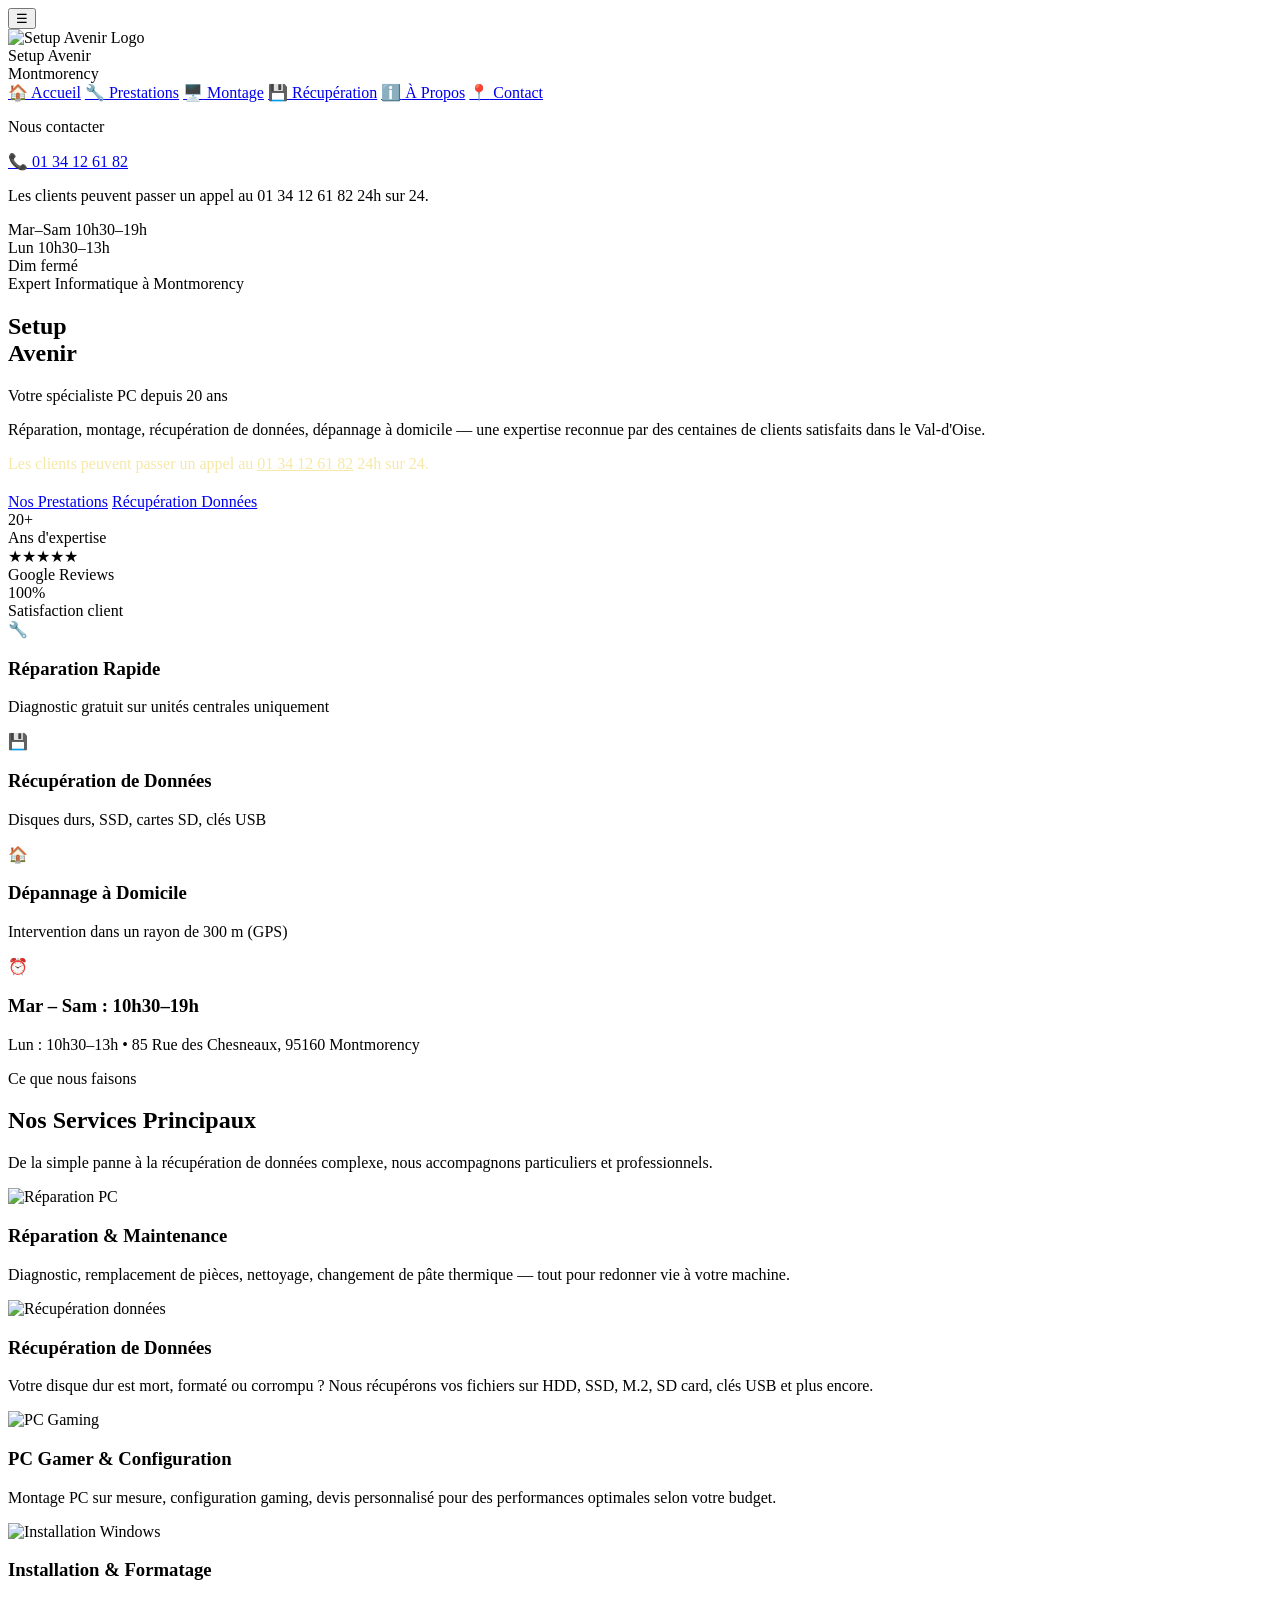
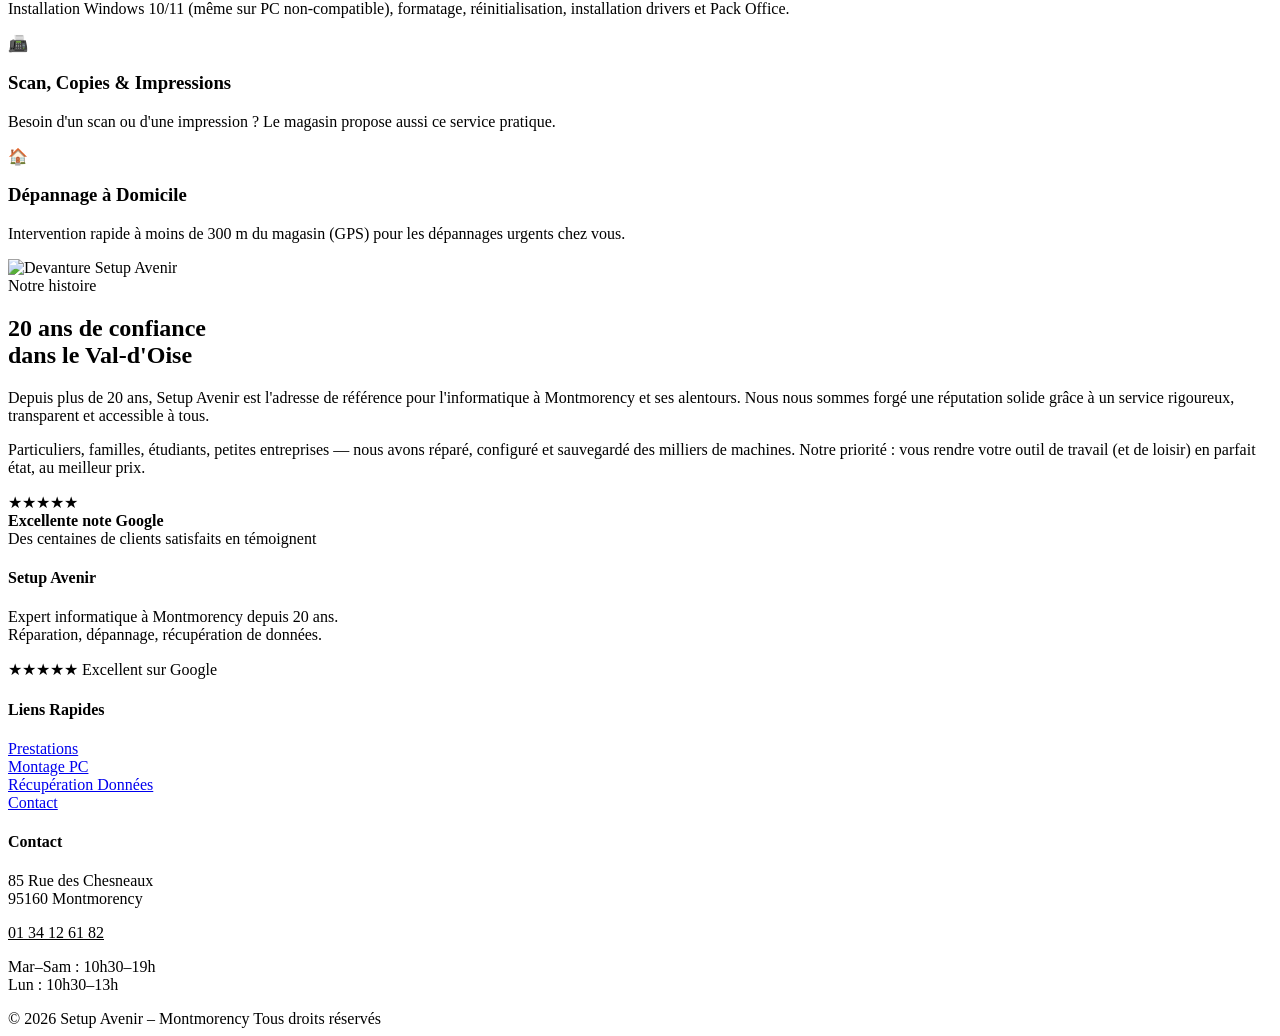
==== index.html @ 0203c0bd "Add files via upload" ====
<!DOCTYPE html>
<html lang="fr">
<head>
  <meta charset="UTF-8">
  <meta name="viewport" content="width=device-width, initial-scale=1.0">
  <title>Setup Avenir – Informatique Montmorency</title>
  <meta name="description" content="Réparation PC, récupération de données et dépannage informatique à Montmorency depuis 20 ans. Ouvert du mardi au samedi 10h30–19h et le lundi 10h30–13h.">
  <link rel="icon" type="image/png" href="images/logo_transparent.png">
  <link rel="stylesheet" href="css/style.css">
</head>
<body>

<button class="menu-toggle" onclick="document.querySelector('.sidebar').classList.toggle('open')">☰</button>

<!-- SIDEBAR -->
<aside class="sidebar">
  <div class="sidebar-logo">
    <img src="images/logo_transparent.png" alt="Setup Avenir Logo">
    <div class="sidebar-logo-text">Setup Avenir</div>
    <div class="sidebar-logo-sub">Montmorency</div>
  </div>
  <nav class="sidebar-nav">
    <a href="index.html" class="active"><span class="icon">🏠</span> Accueil</a>
    <a href="prestation.html"><span class="icon">🔧</span> Prestations</a>
    <a href="montage.html"><span class="icon">🖥️</span> Montage</a>
    <a href="recuperationdonnees.html"><span class="icon">💾</span> Récupération</a>
    <a href="apropos.html"><span class="icon">ℹ️</span> À Propos</a>
    <a href="contact.html"><span class="icon">📍</span> Contact</a>
  </nav>
  <div class="sidebar-contact">
    <p>Nous contacter</p>
    <a href="tel:0134126182" class="phone">📞 01 34 12 61 82</a>
    <p class="availability-note">Les clients peuvent passer un appel au 01 34 12 61 82 24h sur 24.</p>
    <div class="sidebar-hours">
      Mar–Sam 10h30–19h<br>
      Lun 10h30–13h<br>
      Dim fermé
    </div>
  </div>
</aside>

<!-- MAIN -->
<main class="main-content">

  <!-- HERO -->
  <section class="hero">
    <div class="hero-bg"></div>
    <div class="hero-overlay"></div>
    <div class="hero-content">
      <div class="hero-badge">Expert Informatique à Montmorency</div>
      <h1 class="hero-title">Setup<br><span>Avenir</span></h1>
      <p class="hero-subtitle">Votre spécialiste PC depuis 20 ans</p>
      <p class="hero-desc">Réparation, montage, récupération de données, dépannage à domicile — une expertise reconnue par des centaines de clients satisfaits dans le Val-d'Oise.</p>
      <p class="availability-note" style="margin: 0 0 20px; color: #f6e8a8;">Les clients peuvent passer un appel au <a href="tel:0134126182" style="color:var(--or)">01 34 12 61 82</a> 24h sur 24.</p>
      <div class="hero-cta">
        <a href="prestation.html" class="btn-primary">Nos Prestations</a>
        <a href="recuperationdonnees.html" class="btn-secondary">Récupération Données</a>
      </div>
    </div>
    <div class="hero-stats">
      <div class="stat">
        <div class="stat-num">20+</div>
        <div class="stat-label">Ans d'expertise</div>
      </div>
      <div class="stat">
        <div class="stat-num">★★★★★</div>
        <div class="stat-label">Google Reviews</div>
      </div>
      <div class="stat">
        <div class="stat-num">100%</div>
        <div class="stat-label">Satisfaction client</div>
      </div>
    </div>
  </section>

  <!-- INFOS RAPIDES -->
  <div class="info-band">
    <div class="info-item">
      <div class="icon">🔧</div>
      <h3>Réparation Rapide</h3>
      <p>Diagnostic gratuit sur unités centrales uniquement</p>
    </div>
    <div class="info-item">
      <div class="icon">💾</div>
      <h3>Récupération de Données</h3>
      <p>Disques durs, SSD, cartes SD, clés USB</p>
    </div>
    <div class="info-item">
      <div class="icon">🏠</div>
      <h3>Dépannage à Domicile</h3>
      <p>Intervention dans un rayon de 300 m (GPS)</p>
    </div>
    <div class="info-item">
      <div class="icon">⏰</div>
      <h3>Mar – Sam : 10h30–19h</h3>
      <p>Lun : 10h30–13h • 85 Rue des Chesneaux, 95160 Montmorency</p>
    </div>
  </div>

  <!-- SERVICES PHARES -->
  <section>
    <div class="section-label">Ce que nous faisons</div>
    <h2 class="section-title">Nos Services Principaux</h2>
    <p class="section-desc">De la simple panne à la récupération de données complexe, nous accompagnons particuliers et professionnels.</p>
    <div class="services-grid">
      <div class="service-card">
        <img src="images/maintenance.jpg" alt="Réparation PC">
        <h3>Réparation & Maintenance</h3>
        <p>Diagnostic, remplacement de pièces, nettoyage, changement de pâte thermique — tout pour redonner vie à votre machine.</p>
      </div>
      <div class="service-card">
        <img src="images/disquedur.jpg" alt="Récupération données">
        <h3>Récupération de Données</h3>
        <p>Votre disque dur est mort, formaté ou corrompu ? Nous récupérons vos fichiers sur HDD, SSD, M.2, SD card, clés USB et plus encore.</p>
      </div>
      <div class="service-card">
        <img src="images/pcgameur.jpg" alt="PC Gaming">
        <h3>PC Gamer & Configuration</h3>
        <p>Montage PC sur mesure, configuration gaming, devis personnalisé pour des performances optimales selon votre budget.</p>
      </div>
      <div class="service-card">
        <img src="images/pcarriere.jpg" alt="Installation Windows">
        <h3>Installation & Formatage</h3>
        <p>Installation Windows 10/11 (même sur PC non-compatible), formatage, réinitialisation, installation drivers et Pack Office.</p>
      </div>
      <div class="service-card">
        <div class="service-icon">📠</div>
        <h3>Scan, Copies & Impressions</h3>
        <p>Besoin d'un scan ou d'une impression ? Le magasin propose aussi ce service pratique.</p>
      </div>
      <div class="service-card">
        <div class="service-icon">🏠</div>
        <h3>Dépannage à Domicile</h3>
        <p>Intervention rapide à moins de 300 m du magasin (GPS) pour les dépannages urgents chez vous.</p>
      </div>
    </div>
  </section>

  <!-- ABOUT -->
  <section>
    <div class="about-grid">
      <img src="images/devanturebis.jpg" alt="Devanture Setup Avenir" class="about-img">
      <div class="about-text">
        <div class="section-label">Notre histoire</div>
        <h2>20 ans de confiance<br><span>dans le Val-d'Oise</span></h2>
        <p>Depuis plus de 20 ans, Setup Avenir est l'adresse de référence pour l'informatique à Montmorency et ses alentours. Nous nous sommes forgé une réputation solide grâce à un service rigoureux, transparent et accessible à tous.</p>
        <p>Particuliers, familles, étudiants, petites entreprises — nous avons réparé, configuré et sauvegardé des milliers de machines. Notre priorité : vous rendre votre outil de travail (et de loisir) en parfait état, au meilleur prix.</p>
        <div class="google-stars">
          <div class="stars">★★★★★</div>
          <div class="google-text"><strong>Excellente note Google</strong><br>Des centaines de clients satisfaits en témoignent</div>
        </div>
      </div>
    </div>
  </section>

</main>

<!-- FOOTER -->
<footer class="footer">
  <div>
    <h4>Setup Avenir</h4>
    <p>Expert informatique à Montmorency depuis 20 ans.<br>Réparation, dépannage, récupération de données.</p>
    <p style="margin-top:10px; color: var(--or);">★★★★★ Excellent sur Google</p>
  </div>
  <div>
    <h4>Liens Rapides</h4>
    <a href="prestation.html" style="display:block">Prestations</a>
    <a href="montage.html" style="display:block">Montage PC</a>
    <a href="recuperationdonnees.html" style="display:block">Récupération Données</a>
    <a href="contact.html" style="display:block">Contact</a>
  </div>
  <div>
    <h4>Contact</h4>
    <p>85 Rue des Chesneaux<br>95160 Montmorency</p>
    <p><a href="tel:0134126182" style="color:var(--or)">01 34 12 61 82</a></p>
    <p>Mar–Sam : 10h30–19h<br>Lun : 10h30–13h</p>
  </div>
</footer>
<div class="footer-bottom">
  <span>© 2026 Setup Avenir – Montmorency</span>
  <span>Tous droits réservés</span>
</div>

<script>
  document.querySelectorAll('.sidebar a').forEach(a => {
    if (a.href === location.href) a.classList.add('active');
  });
</script>
</body>
</html>
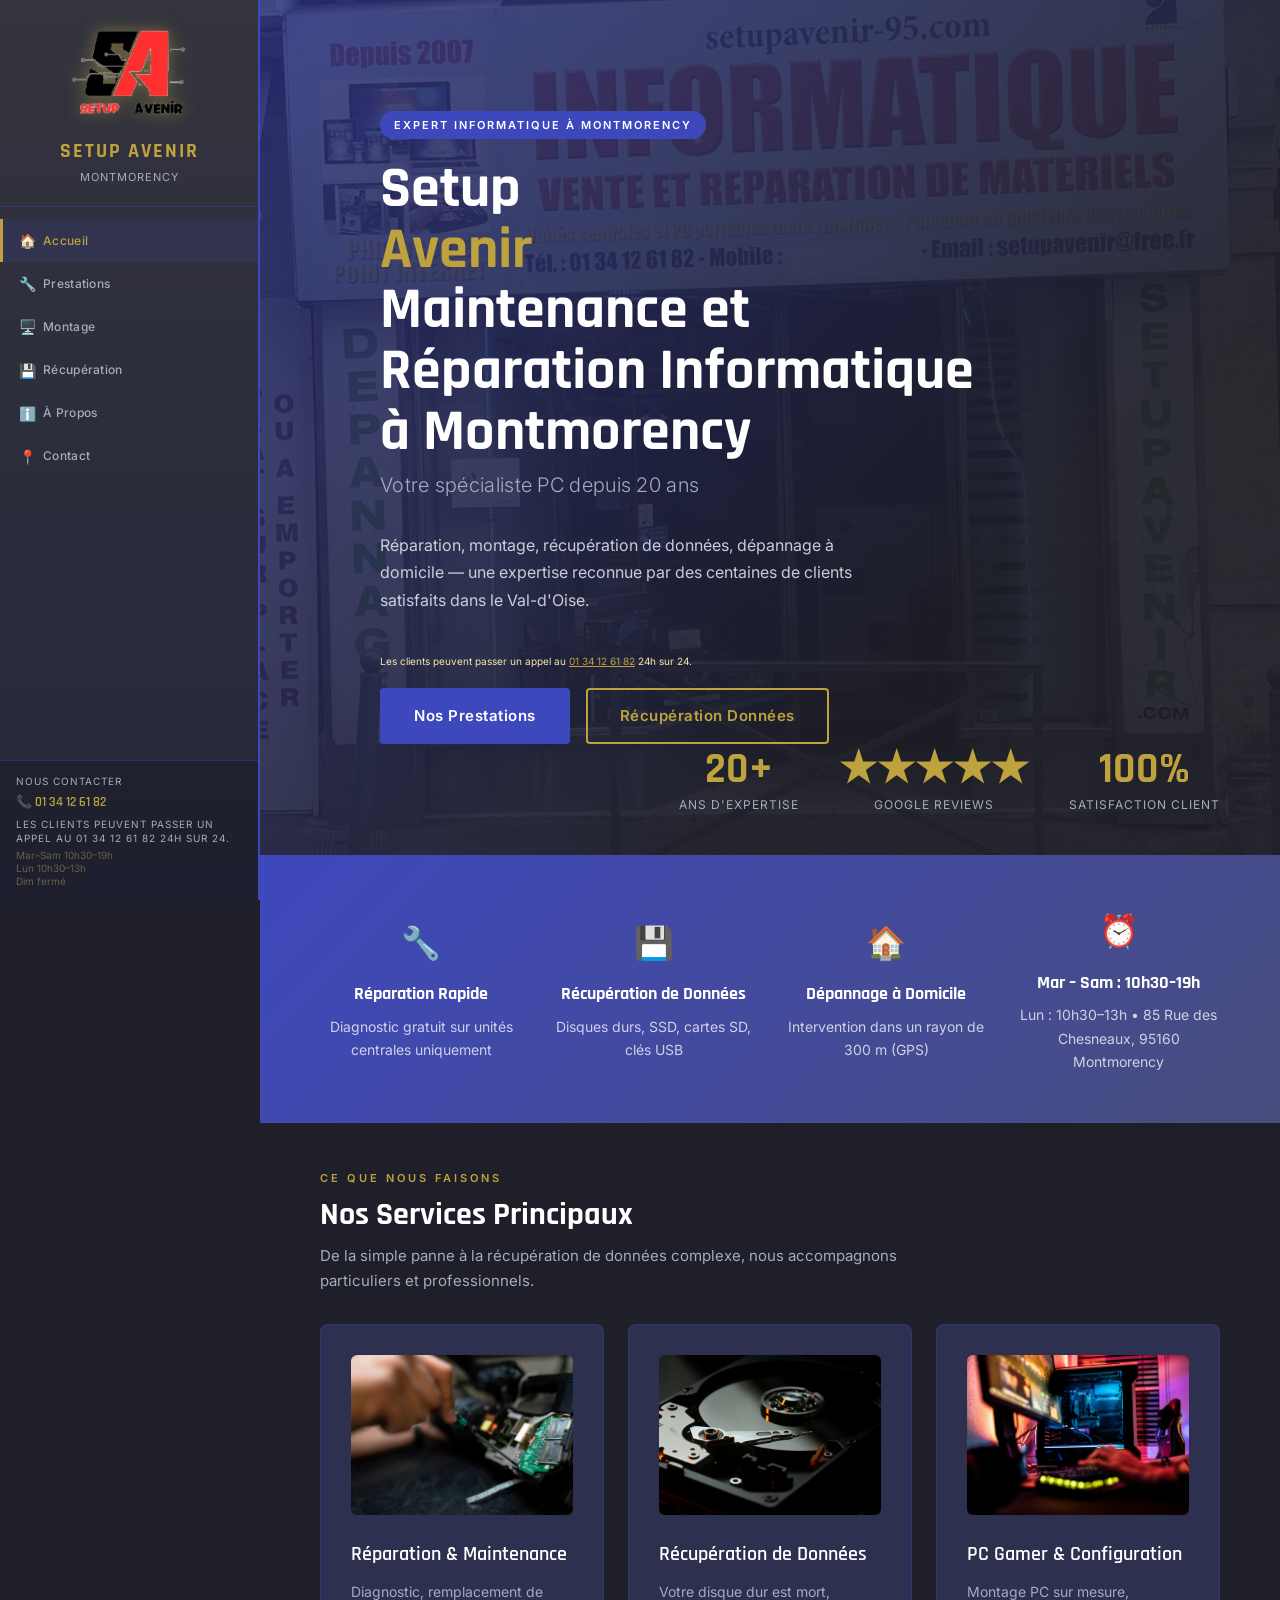
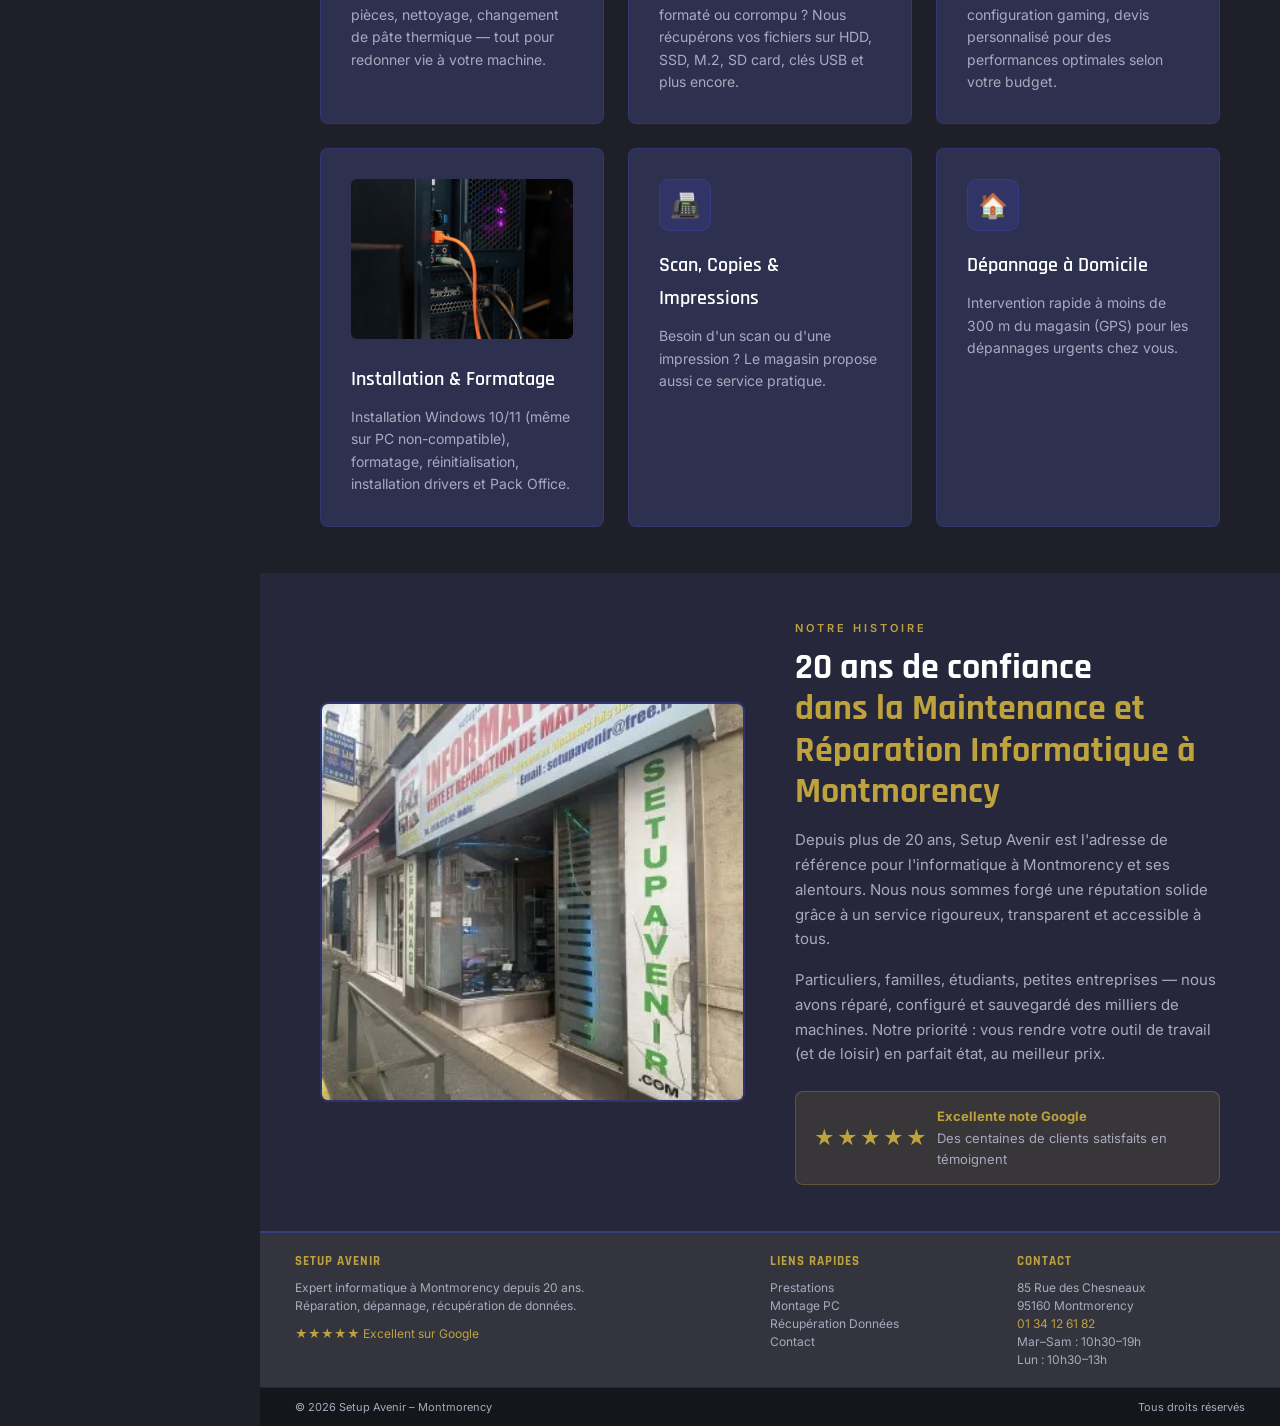
==== commit f238bb2c: "Update index for SEO improvement" ====
--- a/index.html
+++ b/index.html
@@ -3,7 +3,7 @@
 <head>
   <meta charset="UTF-8">
   <meta name="viewport" content="width=device-width, initial-scale=1.0">
-  <title>Setup Avenir – Informatique Montmorency</title>
+  <title>SetupAvenir – Maintenance et Réparation Informatique Montmorency</title>
   <meta name="description" content="Réparation PC, récupération de données et dépannage informatique à Montmorency depuis 20 ans. Ouvert du mardi au samedi 10h30–19h et le lundi 10h30–13h.">
   <link rel="icon" type="image/png" href="images/logo_transparent.png">
   <link rel="stylesheet" href="css/style.css">
@@ -48,7 +48,7 @@
     <div class="hero-overlay"></div>
     <div class="hero-content">
       <div class="hero-badge">Expert Informatique à Montmorency</div>
-      <h1 class="hero-title">Setup<br><span>Avenir</span></h1>
+      <h1 class="hero-title">Setup<br><span>Avenir</span><br>Maintenance et Réparation Informatique à Montmorency</br></h1>
       <p class="hero-subtitle">Votre spécialiste PC depuis 20 ans</p>
       <p class="hero-desc">Réparation, montage, récupération de données, dépannage à domicile — une expertise reconnue par des centaines de clients satisfaits dans le Val-d'Oise.</p>
       <p class="availability-note" style="margin: 0 0 20px; color: #f6e8a8;">Les clients peuvent passer un appel au <a href="tel:0134126182" style="color:var(--or)">01 34 12 61 82</a> 24h sur 24.</p>
@@ -142,7 +142,7 @@
       <img src="images/devanturebis.jpg" alt="Devanture Setup Avenir" class="about-img">
       <div class="about-text">
         <div class="section-label">Notre histoire</div>
-        <h2>20 ans de confiance<br><span>dans le Val-d'Oise</span></h2>
+        <h2>20 ans de confiance<br><span>dans la Maintenance et Réparation Informatique à Montmorency</span></h2>
         <p>Depuis plus de 20 ans, Setup Avenir est l'adresse de référence pour l'informatique à Montmorency et ses alentours. Nous nous sommes forgé une réputation solide grâce à un service rigoureux, transparent et accessible à tous.</p>
         <p>Particuliers, familles, étudiants, petites entreprises — nous avons réparé, configuré et sauvegardé des milliers de machines. Notre priorité : vous rendre votre outil de travail (et de loisir) en parfait état, au meilleur prix.</p>
         <div class="google-stars">
--- a/css/style.css
+++ b/css/style.css
@@ -0,0 +1,976 @@
+/* ============================================
+   SETUP AVENIR - CSS Principal
+   Palette: #3E48BD (bleu) #BDA23E (or) #484D7D (violet) #686045 (bronze) #33343D (sombre)
+   ============================================ */
+
+@import url('https://fonts.googleapis.com/css2?family=Rajdhani:wght@500;600;700&family=Inter:wght@300;400;500;600&display=swap');
+
+:root {
+  --bleu:      #3E48BD;
+  --or:        #BDA23E;
+  --violet:    #484D7D;
+  --bronze:    #686045;
+  --sombre:    #33343D;
+  --bg:        #1E1F28;
+  --bg2:       #26273A;
+  --bg3:       #2E3050;
+  --texte:     #E8E9F3;
+  --texte2:    #A8AABF;
+  --sidebar-w: 260px;
+  --accent:    var(--or);
+}
+
+* { margin: 0; padding: 0; box-sizing: border-box; }
+
+html { scroll-behavior: smooth; }
+
+body {
+  font-family: 'Inter', sans-serif;
+  background: var(--bg);
+  color: var(--texte);
+  display: block;
+  min-height: 100vh;
+  font-size: 15px;
+  line-height: 1.65;
+  overflow-x: hidden;
+}
+
+/* ===== SIDEBAR ===== */
+.sidebar {
+  width: var(--sidebar-w);
+  min-height: 100vh;
+  background: linear-gradient(180deg, var(--sombre) 0%, var(--bg2) 100%);
+  position: fixed;
+  top: 0; left: 0;
+  display: flex;
+  flex-direction: column;
+  border-right: 2px solid var(--bleu);
+  z-index: 100;
+}
+
+.sidebar-logo {
+  padding: 28px 20px 20px;
+  border-bottom: 1px solid rgba(62,72,189,0.4);
+  text-align: center;
+}
+
+.sidebar-logo img {
+  width: 120px;
+  height: auto;
+  filter: drop-shadow(0 0 8px rgba(189,162,62,0.5));
+}
+
+.sidebar-logo-text {
+  font-family: 'Rajdhani', sans-serif;
+  font-size: 20px;
+  font-weight: 700;
+  color: var(--or);
+  letter-spacing: 2px;
+  margin-top: 8px;
+  text-transform: uppercase;
+}
+
+.sidebar-logo-sub {
+  font-size: 11px;
+  color: var(--texte2);
+  letter-spacing: 1px;
+  text-transform: uppercase;
+}
+
+nav.sidebar-nav {
+  padding: 12px 0;
+  flex: 1;
+}
+
+nav.sidebar-nav a {
+  display: flex;
+  align-items: center;
+  gap: 8px;
+  padding: 10px 16px;
+  color: var(--texte2);
+  text-decoration: none;
+  font-size: 12px;
+  font-weight: 500;
+  letter-spacing: 0.3px;
+  transition: all 0.2s;
+  border-left: 3px solid transparent;
+  position: relative;
+  white-space: nowrap;
+}
+
+nav.sidebar-nav a:hover,
+nav.sidebar-nav a.active {
+  color: var(--or);
+  background: rgba(62,72,189,0.15);
+  border-left-color: var(--or);
+}
+
+nav.sidebar-nav a .icon {
+  width: 16px;
+  text-align: center;
+  font-size: 14px;
+}
+
+.sidebar-contact {
+  padding: 12px 16px;
+  border-top: 1px solid rgba(62,72,189,0.4);
+  background: rgba(0,0,0,0.2);
+}
+
+.sidebar-contact p {
+  font-size: 10px;
+  color: var(--texte2);
+  margin-bottom: 2px;
+  text-transform: uppercase;
+  letter-spacing: 1px;
+}
+
+.sidebar-contact .phone {
+  font-family: 'Rajdhani', sans-serif;
+  font-size: 13px;
+  font-weight: 600;
+  color: var(--or);
+  display: block;
+  text-decoration: none;
+}
+
+.sidebar-contact .phone:hover { color: #fff; }
+
+.sidebar-hours {
+  font-size: 10px;
+  color: var(--bronze);
+  margin-top: 4px;
+  line-height: 1.3;
+}
+
+.availability-note {
+  font-size: 10px;
+  color: var(--or);
+  margin: 4px 0 6px;
+  line-height: 1.4;
+}
+
+/* ===== MAIN CONTENT ===== */
+.main-content {
+  margin-left: var(--sidebar-w);
+  width: calc(100% - var(--sidebar-w));
+  min-height: 100vh;
+}
+
+/* ===== HERO ===== */
+.hero {
+  position: relative;
+  min-height: 95vh;
+  display: flex;
+  align-items: center;
+  overflow: hidden;
+}
+
+.hero-bg {
+  position: absolute;
+  inset: 0;
+  background-image: url('../images/devanture.jpg');
+  background-size: cover;
+  background-position: center;
+  filter: brightness(0.35) saturate(0.8);
+}
+
+.hero-overlay {
+  position: absolute;
+  inset: 0;
+  background: linear-gradient(135deg, rgba(62,72,189,0.55) 0%, rgba(33,34,45,0.8) 70%);
+}
+
+.hero-content {
+  position: relative;
+  z-index: 2;
+  padding: 60px 60px 60px;
+  max-width: 720px;
+}
+
+.hero-badge {
+  display: inline-block;
+  background: var(--bleu);
+  color: #fff;
+  font-size: 11px;
+  font-weight: 600;
+  letter-spacing: 2px;
+  text-transform: uppercase;
+  padding: 5px 14px;
+  border-radius: 20px;
+  margin-bottom: 20px;
+}
+
+.hero-title {
+  font-family: 'Rajdhani', sans-serif;
+  font-size: 58px;
+  font-weight: 700;
+  line-height: 1.05;
+  color: #fff;
+  margin-bottom: 6px;
+}
+
+.hero-title span { color: var(--or); }
+
+.hero-subtitle {
+  font-size: 20px;
+  font-weight: 300;
+  color: var(--texte2);
+  margin-bottom: 30px;
+  letter-spacing: 0.3px;
+}
+
+.hero-desc {
+  font-size: 16px;
+  color: rgba(232,233,243,0.85);
+  max-width: 520px;
+  margin-bottom: 40px;
+  line-height: 1.7;
+}
+
+.hero-cta {
+  display: flex;
+  gap: 16px;
+  flex-wrap: wrap;
+}
+
+.btn-primary {
+  background: var(--bleu);
+  color: #fff;
+  padding: 14px 32px;
+  border-radius: 4px;
+  text-decoration: none;
+  font-weight: 600;
+  font-size: 15px;
+  letter-spacing: 0.5px;
+  transition: all 0.2s;
+  border: 2px solid var(--bleu);
+}
+
+.btn-primary:hover { background: #5060d0; border-color: #5060d0; transform: translateY(-1px); }
+
+.btn-secondary {
+  background: transparent;
+  color: var(--or);
+  padding: 14px 32px;
+  border-radius: 4px;
+  text-decoration: none;
+  font-weight: 600;
+  font-size: 15px;
+  letter-spacing: 0.5px;
+  transition: all 0.2s;
+  border: 2px solid var(--or);
+}
+
+.btn-secondary:hover { background: rgba(189,162,62,0.15); transform: translateY(-1px); }
+
+.hero-stats {
+  position: absolute;
+  bottom: 40px;
+  right: 60px;
+  display: flex;
+  gap: 40px;
+  z-index: 2;
+}
+
+.stat {
+  text-align: center;
+}
+
+.stat-num {
+  font-family: 'Rajdhani', sans-serif;
+  font-size: 42px;
+  font-weight: 700;
+  color: var(--or);
+  line-height: 1;
+}
+
+.stat-label {
+  font-size: 12px;
+  color: var(--texte2);
+  text-transform: uppercase;
+  letter-spacing: 1px;
+  margin-top: 4px;
+}
+
+/* ===== SECTIONS ===== */
+section {
+  padding: 46px 60px;
+}
+
+section:nth-child(even) { background: var(--bg2); }
+
+.section-label {
+  font-size: 11px;
+  color: var(--or);
+  text-transform: uppercase;
+  letter-spacing: 3px;
+  font-weight: 600;
+  margin-bottom: 10px;
+}
+
+.section-title {
+  font-family: 'Rajdhani', sans-serif;
+  font-size: 32px;
+  font-weight: 700;
+  color: #fff;
+  margin-bottom: 12px;
+  line-height: 1.1;
+}
+
+.section-desc {
+  color: var(--texte2);
+  max-width: 600px;
+  margin-bottom: 30px;
+  font-size: 15px;
+}
+
+/* ===== SERVICES GRID ===== */
+.cta-stack {
+  display: flex;
+  justify-content: center;
+  gap: 14px;
+  flex-wrap: wrap;
+}
+
+.cta-stack .btn-primary,
+.cta-stack .btn-secondary {
+  display: inline-flex;
+  align-items: center;
+  justify-content: center;
+  min-width: 180px;
+}
+
+@media (max-width: 768px) {
+  .cta-stack {
+    flex-direction: column;
+    align-items: center;
+    gap: 12px;
+  }
+
+  .cta-stack .btn-primary,
+  .cta-stack .btn-secondary {
+    width: min(100%, 280px);
+  }
+}
+
+.services-grid {
+  display: grid;
+  grid-template-columns: repeat(auto-fill, minmax(280px, 1fr));
+  gap: 24px;
+}
+
+.service-card {
+  background: var(--bg3);
+  border: 1px solid rgba(62,72,189,0.3);
+  border-radius: 8px;
+  padding: 30px;
+  transition: all 0.25s;
+  position: relative;
+  overflow: hidden;
+}
+
+.service-card::before {
+  content: '';
+  position: absolute;
+  top: 0; left: 0; right: 0;
+  height: 3px;
+  background: linear-gradient(90deg, var(--bleu), var(--or));
+  opacity: 0;
+  transition: opacity 0.25s;
+}
+
+.service-card:hover {
+  border-color: var(--bleu);
+  transform: translateY(-4px);
+  box-shadow: 0 12px 30px rgba(62,72,189,0.2);
+}
+
+.service-card:hover::before { opacity: 1; }
+
+.service-icon {
+  width: 52px;
+  height: 52px;
+  background: rgba(62,72,189,0.2);
+  border-radius: 10px;
+  display: flex;
+  align-items: center;
+  justify-content: center;
+  font-size: 24px;
+  margin-bottom: 18px;
+  border: 1px solid rgba(62,72,189,0.4);
+}
+
+.service-card h3 {
+  font-family: 'Rajdhani', sans-serif;
+  font-size: 20px;
+  font-weight: 600;
+  color: #fff;
+  margin-bottom: 10px;
+}
+
+.service-card p {
+  color: var(--texte2);
+  font-size: 14px;
+  line-height: 1.6;
+}
+
+.service-card img {
+  width: 100%;
+  height: 160px;
+  object-fit: cover;
+  border-radius: 6px;
+  margin-bottom: 16px;
+}
+
+/* ===== INFO BAND ===== */
+.info-band {
+  background: linear-gradient(135deg, var(--bleu) 0%, var(--violet) 100%);
+  padding: 50px 60px;
+  display: grid;
+  grid-template-columns: repeat(auto-fit, minmax(200px, 1fr));
+  gap: 30px;
+  align-items: center;
+}
+
+.info-item {
+  text-align: center;
+}
+
+.info-item .icon { font-size: 32px; margin-bottom: 10px; }
+.info-item h3 {
+  font-family: 'Rajdhani', sans-serif;
+  font-size: 18px;
+  font-weight: 700;
+  color: #fff;
+  margin-bottom: 6px;
+}
+.info-item p { color: rgba(255,255,255,0.75); font-size: 14px; }
+
+/* ===== ABOUT / DEVANTURE ===== */
+.about-grid {
+  display: grid;
+  grid-template-columns: 1fr 1fr;
+  gap: 50px;
+  align-items: center;
+}
+
+.about-img {
+  width: 100%;
+  border-radius: 8px;
+  border: 2px solid rgba(62,72,189,0.4);
+  object-fit: cover;
+  max-height: 400px;
+}
+
+.about-text h2 {
+  font-family: 'Rajdhani', sans-serif;
+  font-size: 36px;
+  font-weight: 700;
+  color: #fff;
+  margin-bottom: 16px;
+  line-height: 1.15;
+}
+
+.about-text h2 span { color: var(--or); }
+
+.about-text p {
+  color: var(--texte2);
+  margin-bottom: 16px;
+  font-size: 15px;
+}
+
+.google-stars {
+  display: flex;
+  align-items: center;
+  gap: 8px;
+  background: rgba(189,162,62,0.12);
+  border: 1px solid rgba(189,162,62,0.3);
+  border-radius: 8px;
+  padding: 14px 18px;
+  margin-top: 24px;
+  width: fit-content;
+}
+
+.stars { color: var(--or); font-size: 20px; letter-spacing: 2px; }
+.google-text { font-size: 13px; color: var(--texte2); }
+.google-text strong { color: var(--or); }
+
+/* ===== PRESTATION PAGE ===== */
+.prestations-list {
+  display: grid;
+  grid-template-columns: repeat(2, minmax(0, 1fr));
+  gap: 16px;
+}
+
+.prestation-item {
+  background: var(--bg3);
+  border: 1px solid rgba(62,72,189,0.3);
+  border-radius: 8px;
+  padding: 18px 20px;
+  display: grid;
+  grid-template-columns: auto 1fr;
+  gap: 14px;
+  align-items: start;
+  transition: border-color 0.2s;
+}
+
+.prestation-item:hover { border-color: var(--or); }
+
+.prestation-num {
+  font-family: 'Rajdhani', sans-serif;
+  font-size: 13px;
+  font-weight: 700;
+  color: var(--or);
+  background: rgba(189,162,62,0.1);
+  border: 1px solid rgba(189,162,62,0.3);
+  border-radius: 4px;
+  padding: 4px 10px;
+  white-space: nowrap;
+}
+
+.prestation-item h3 {
+  font-family: 'Rajdhani', sans-serif;
+  font-size: 17px;
+  font-weight: 600;
+  color: #fff;
+  margin-bottom: 6px;
+}
+
+.prestation-item p { color: var(--texte2); font-size: 13px; }
+
+/* ===== RÉCUP DONNÉES PAGE ===== */
+.recuperation-hero {
+  background: linear-gradient(135deg, var(--bg2), var(--bg3));
+  padding: 50px 60px;
+  border-bottom: 2px solid var(--bleu);
+}
+
+.recuperation-hero h1 {
+  font-family: 'Rajdhani', sans-serif;
+  font-size: 48px;
+  font-weight: 700;
+  color: #fff;
+  margin-bottom: 14px;
+}
+
+.recuperation-hero h1 span { color: var(--or); }
+
+.recuperation-hero p {
+  color: var(--texte2);
+  font-size: 16px;
+  max-width: 650px;
+  line-height: 1.7;
+}
+
+.recup-grid {
+  display: grid;
+  grid-template-columns: 1fr 1fr;
+  gap: 40px;
+  align-items: start;
+}
+
+.recup-img {
+  width: 100%;
+  border-radius: 8px;
+  object-fit: cover;
+  max-height: 340px;
+  border: 2px solid rgba(62,72,189,0.4);
+}
+
+.scenario-cards {
+  display: flex;
+  flex-direction: column;
+  gap: 16px;
+  margin: 30px 0;
+}
+
+.scenario-card {
+  background: var(--bg3);
+  border-left: 4px solid var(--bleu);
+  border-radius: 0 8px 8px 0;
+  padding: 20px 24px;
+}
+
+.scenario-card.gold { border-left-color: var(--or); }
+.scenario-card.bronze { border-left-color: var(--bronze); }
+
+.scenario-card h3 {
+  font-family: 'Rajdhani', sans-serif;
+  font-size: 17px;
+  font-weight: 600;
+  color: #fff;
+  margin-bottom: 6px;
+}
+
+.scenario-card p { color: var(--texte2); font-size: 14px; }
+
+.tarifs-grid {
+  display: grid;
+  grid-template-columns: repeat(auto-fill, minmax(240px, 1fr));
+  gap: 20px;
+  margin-top: 30px;
+}
+
+.tarif-card {
+  background: var(--bg3);
+  border: 1px solid rgba(62,72,189,0.3);
+  border-radius: 8px;
+  padding: 22px 24px;
+}
+
+.tarif-card h4 {
+  font-family: 'Rajdhani', sans-serif;
+  font-size: 16px;
+  font-weight: 600;
+  color: var(--or);
+  margin-bottom: 8px;
+}
+
+.tarif-card p { color: var(--texte2); font-size: 14px; }
+
+.tarif-note {
+  margin-top: 30px;
+  background: rgba(62,72,189,0.1);
+  border: 1px solid rgba(62,72,189,0.4);
+  border-radius: 8px;
+  padding: 20px 24px;
+  color: var(--texte2);
+  font-size: 14px;
+}
+
+.tarif-note strong { color: var(--bleu); }
+
+/* ===== CONTACT PAGE ===== */
+.contact-grid {
+  display: grid;
+  grid-template-columns: 1fr 1.2fr;
+  gap: 50px;
+  align-items: start;
+}
+
+.contact-info-block {
+  background: var(--bg3);
+  border: 1px solid rgba(62,72,189,0.3);
+  border-radius: 8px;
+  padding: 32px;
+}
+
+.contact-info-block h2 {
+  font-family: 'Rajdhani', sans-serif;
+  font-size: 28px;
+  font-weight: 700;
+  color: #fff;
+  margin-bottom: 24px;
+}
+
+.contact-row {
+  display: flex;
+  gap: 16px;
+  margin-bottom: 20px;
+  align-items: flex-start;
+}
+
+.contact-row .icon {
+  font-size: 22px;
+  width: 36px;
+  flex-shrink: 0;
+}
+
+.contact-row .contact-detail strong {
+  display: block;
+  color: var(--or);
+  font-size: 13px;
+  text-transform: uppercase;
+  letter-spacing: 1px;
+  margin-bottom: 4px;
+}
+
+.contact-row .contact-detail p,
+.contact-row .contact-detail a {
+  color: var(--texte);
+  font-size: 15px;
+  text-decoration: none;
+}
+
+.contact-row .contact-detail a:hover { color: var(--or); }
+
+.map-container {
+  width: 100%;
+  height: 350px;
+  border-radius: 8px;
+  overflow: hidden;
+  border: 2px solid rgba(62,72,189,0.4);
+  margin-top: 20px;
+}
+
+.map-container iframe { width: 100%; height: 100%; border: none; filter: brightness(0.85) saturate(0.8); }
+
+.services-extra {
+  background: rgba(189,162,62,0.08);
+  border: 1px solid rgba(189,162,62,0.25);
+  border-radius: 8px;
+  padding: 22px 26px;
+  margin-top: 24px;
+}
+
+.services-extra h3 {
+  font-family: 'Rajdhani', sans-serif;
+  font-size: 18px;
+  font-weight: 600;
+  color: var(--or);
+  margin-bottom: 10px;
+}
+
+.services-extra ul {
+  list-style: none;
+  color: var(--texte2);
+  font-size: 14px;
+}
+
+.services-extra ul li { padding: 3px 0; }
+.services-extra ul li::before { content: '→ '; color: var(--bleu); }
+
+/* ===== À PROPOS ===== */
+.about-hero {
+  background: linear-gradient(135deg, var(--bg2), var(--bg3));
+  padding: 60px;
+  display: grid;
+  grid-template-columns: 1fr 1fr;
+  gap: 50px;
+  align-items: center;
+  border-bottom: 2px solid var(--bleu);
+}
+
+.timeline {
+  position: relative;
+  padding-left: 30px;
+}
+
+.timeline::before {
+  content: '';
+  position: absolute;
+  left: 10px; top: 0; bottom: 0;
+  width: 2px;
+  background: linear-gradient(180deg, var(--bleu), var(--or));
+}
+
+.timeline-item {
+  position: relative;
+  margin-bottom: 28px;
+}
+
+.timeline-item::before {
+  content: '';
+  position: absolute;
+  left: -24px;
+  top: 6px;
+  width: 10px;
+  height: 10px;
+  background: var(--or);
+  border-radius: 50%;
+  border: 2px solid var(--bg);
+}
+
+.timeline-item h3 {
+  font-family: 'Rajdhani', sans-serif;
+  font-size: 17px;
+  font-weight: 600;
+  color: var(--or);
+  margin-bottom: 4px;
+}
+
+.timeline-item p { color: var(--texte2); font-size: 14px; }
+
+/* ===== MONTAGE PC ===== */
+.montage-grid {
+  display: grid;
+  grid-template-columns: repeat(auto-fill, minmax(300px, 1fr));
+  gap: 28px;
+}
+
+.montage-card {
+  background: var(--bg3);
+  border: 1px solid rgba(62,72,189,0.3);
+  border-radius: 8px;
+  overflow: hidden;
+  transition: all 0.25s;
+}
+
+.montage-card:hover {
+  border-color: var(--or);
+  transform: translateY(-4px);
+  box-shadow: 0 12px 30px rgba(0,0,0,0.3);
+}
+
+.montage-card img {
+  width: 100%;
+  height: 200px;
+  object-fit: cover;
+}
+
+.montage-card-body { padding: 22px; }
+
+.montage-card h3 {
+  font-family: 'Rajdhani', sans-serif;
+  font-size: 22px;
+  font-weight: 700;
+  color: #fff;
+  margin-bottom: 10px;
+}
+
+.montage-card p { color: var(--texte2); font-size: 14px; line-height: 1.6; }
+
+.process-steps {
+  display: grid;
+  grid-template-columns: repeat(auto-fill, minmax(180px, 1fr));
+  gap: 20px;
+  margin-top: 30px;
+}
+
+.step {
+  background: var(--bg3);
+  border: 1px solid rgba(62,72,189,0.3);
+  border-radius: 8px;
+  padding: 22px;
+  text-align: center;
+}
+
+.step-num {
+  font-family: 'Rajdhani', sans-serif;
+  font-size: 36px;
+  font-weight: 700;
+  color: var(--bleu);
+  line-height: 1;
+  margin-bottom: 8px;
+}
+
+.step h4 {
+  font-family: 'Rajdhani', sans-serif;
+  font-size: 16px;
+  font-weight: 600;
+  color: #fff;
+  margin-bottom: 6px;
+}
+
+.step p { color: var(--texte2); font-size: 13px; }
+
+/* ===== FOOTER ===== */
+.footer,
+.footer-bottom {
+  margin-left: var(--sidebar-w);
+  width: calc(100% - var(--sidebar-w));
+  box-sizing: border-box;
+}
+
+.footer {
+  background: var(--sombre);
+  border-top: 2px solid rgba(62,72,189,0.5);
+  padding: 18px 35px;
+  display: grid;
+  grid-template-columns: 2fr 1fr 1fr;
+  gap: 18px;
+}
+
+.footer h4 {
+  font-family: 'Rajdhani', sans-serif;
+  font-size: 13px;
+  font-weight: 700;
+  color: var(--or);
+  text-transform: uppercase;
+  letter-spacing: 1px;
+  margin-bottom: 6px;
+}
+
+.footer p, .footer a {
+  color: var(--texte2);
+  font-size: 12px;
+  text-decoration: none;
+  line-height: 1.5;
+}
+
+.footer a:hover { color: var(--or); }
+
+.footer-bottom {
+  background: rgba(0,0,0,0.3);
+  padding: 10px 35px;
+  display: flex;
+  justify-content: space-between;
+  align-items: center;
+  gap: 12px;
+  flex-wrap: wrap;
+  font-size: 11px;
+  color: var(--texte2);
+  border-top: 1px solid rgba(62,72,189,0.3);
+}
+
+/* ===== PAGE HEADER ===== */
+.page-header {
+  background: linear-gradient(135deg, var(--bg2) 0%, var(--bg3) 100%);
+  padding: 50px 60px 40px;
+  border-bottom: 2px solid var(--bleu);
+}
+
+.page-header h1 {
+  font-family: 'Rajdhani', sans-serif;
+  font-size: 46px;
+  font-weight: 700;
+  color: #fff;
+}
+
+.page-header h1 span { color: var(--or); }
+
+.page-header p { color: var(--texte2); font-size: 16px; margin-top: 8px; max-width: 600px; }
+
+/* ===== HAMBURGUER MOBILE ===== */
+.menu-toggle {
+  display: none;
+  position: fixed;
+  top: 16px; left: 16px;
+  z-index: 200;
+  background: var(--bleu);
+  color: #fff;
+  border: none;
+  border-radius: 6px;
+  width: 42px; height: 42px;
+  font-size: 20px;
+  cursor: pointer;
+}
+
+/* ===== RESPONSIVE ===== */
+@media (max-width: 900px) {
+  :root { --sidebar-w: 0px; }
+
+  .menu-toggle { display: flex; align-items: center; justify-content: center; }
+
+  .sidebar {
+    transform: translateX(-260px);
+    width: 260px;
+    transition: transform 0.3s ease;
+  }
+
+  .sidebar.open { transform: translateX(0); }
+
+  .main-content { margin-left: 0; }
+
+  .footer,
+  .footer-bottom {
+    margin-left: 0;
+    width: 100%;
+  }
+
+  .hero-title { font-size: 40px; }
+  .hero-content { padding: 80px 30px 40px; }
+  .hero-stats { position: static; padding: 20px 30px 40px; gap: 24px; }
+  .hero { flex-direction: column; align-items: flex-start; }
+
+  section { padding: 50px 30px; }
+
+  .about-grid,
+  .recup-grid,
+  .contact-grid,
+  .about-hero { grid-template-columns: 1fr; }
+
+  .footer { grid-template-columns: 1fr; padding: 22px 24px; }
+  .footer-bottom { flex-direction: column; gap: 8px; padding: 12px 24px; }
+}
